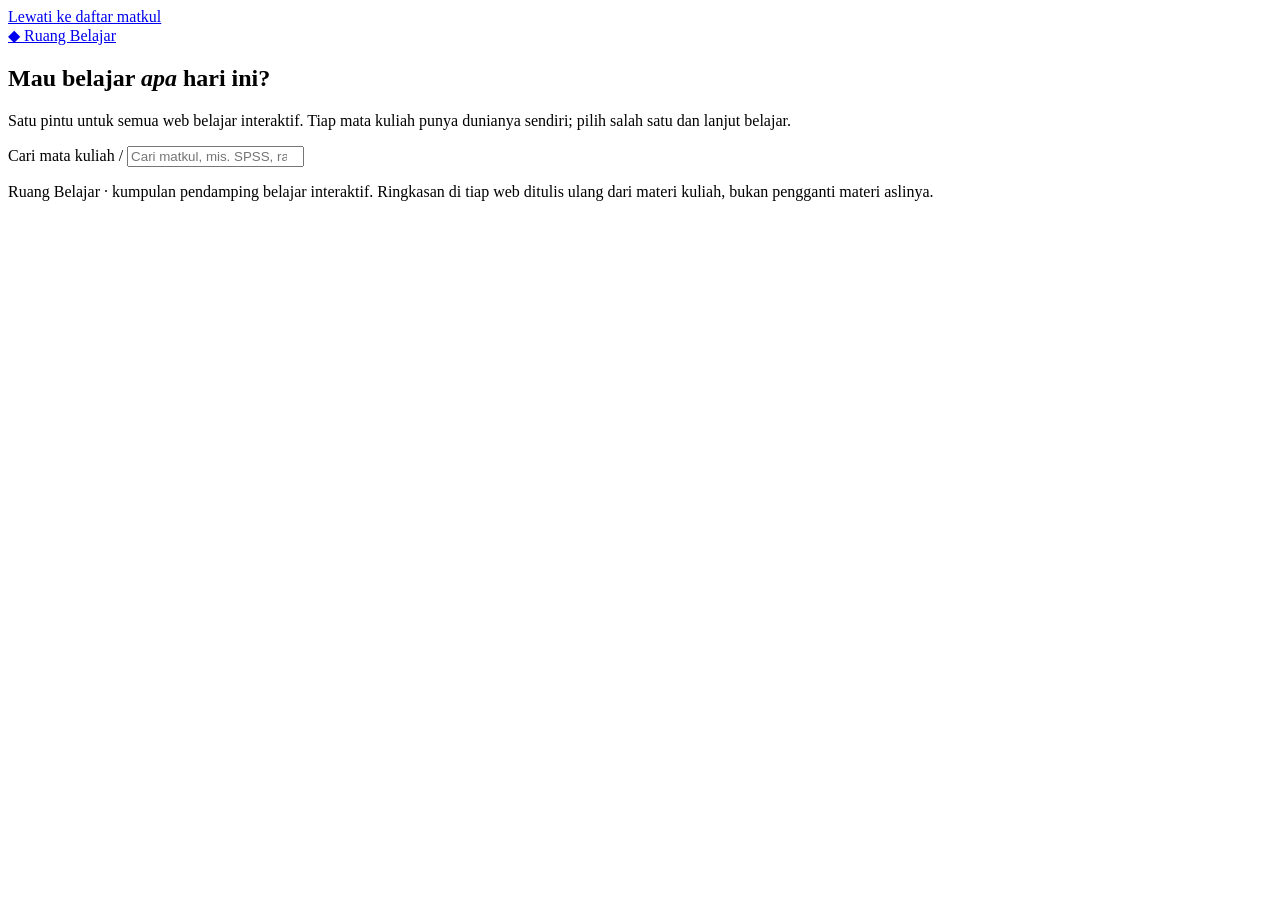
==== index.html @ 083f933c "Manajemen Operasi Update" ====
<!DOCTYPE html>
<html lang="id">
<head>
<meta charset="utf-8">
<meta name="viewport" content="width=device-width,initial-scale=1">
<title>Ruang Belajar - Pusat Web Belajar Interaktif</title>
<meta name="description" content="Pintu masuk ke semua web belajar interaktif per mata kuliah: statistika bisnis, manajemen keuangan, dan lainnya.">
<meta name="theme-color" content="#0e1013">
<link rel="preconnect" href="https://fonts.googleapis.com">
<link rel="preconnect" href="https://fonts.gstatic.com" crossorigin>
<link href="https://fonts.googleapis.com/css2?family=Barlow+Condensed:wght@500;600;700&family=EB+Garamond:ital,wght@0,400;0,500;0,600;1,400;1,500&family=IBM+Plex+Sans:wght@400;500;600&family=IM+Fell+English:ital@0;1&family=JetBrains+Mono:wght@400;500;700&display=swap" rel="stylesheet">
<link rel="stylesheet" href="style.css">
</head>
<body>
<a class="skip" href="#grid">Lewati ke daftar matkul</a>

<header class="top">
  <div class="wrap top-in">
    <a class="brand" href="./" aria-label="Ruang Belajar, beranda">
      <span class="brand-mark" aria-hidden="true">&#9670;</span>
      <span class="brand-name">Ruang Belajar</span>
    </a>
    <span class="count mono" id="count" aria-live="polite"></span>
  </div>
</header>

<main>
  <section class="hero wrap">
    <p class="eyebrow mono" id="greet"></p>
    <h1>Mau belajar <em>apa</em> hari ini?</h1>
    <p class="lead">Satu pintu untuk semua web belajar interaktif. Tiap mata kuliah punya dunianya sendiri; pilih salah satu dan lanjut belajar.</p>
    <div class="search">
      <label for="q" class="sr">Cari mata kuliah</label>
      <span class="search-ic mono" aria-hidden="true">/</span>
      <input id="q" type="search" placeholder="Cari matkul, mis. SPSS, rasio, bab..." autocomplete="off" enterkeyhint="search">
    </div>
  </section>

  <section id="resume" class="wrap resume" hidden></section>

  <section class="wrap">
    <div id="grid" class="grid" aria-live="polite"></div>
    <p id="empty" class="empty" hidden>Tidak ada matkul yang cocok. Coba kata kunci lain.</p>
  </section>
</main>

<footer class="foot">
  <div class="wrap">
    <p>Ruang Belajar &middot; kumpulan pendamping belajar interaktif. Ringkasan di tiap web ditulis ulang dari materi kuliah, bukan pengganti materi aslinya.</p>
  </div>
</footer>

<script src="script.js"></script>
</body>
</html>
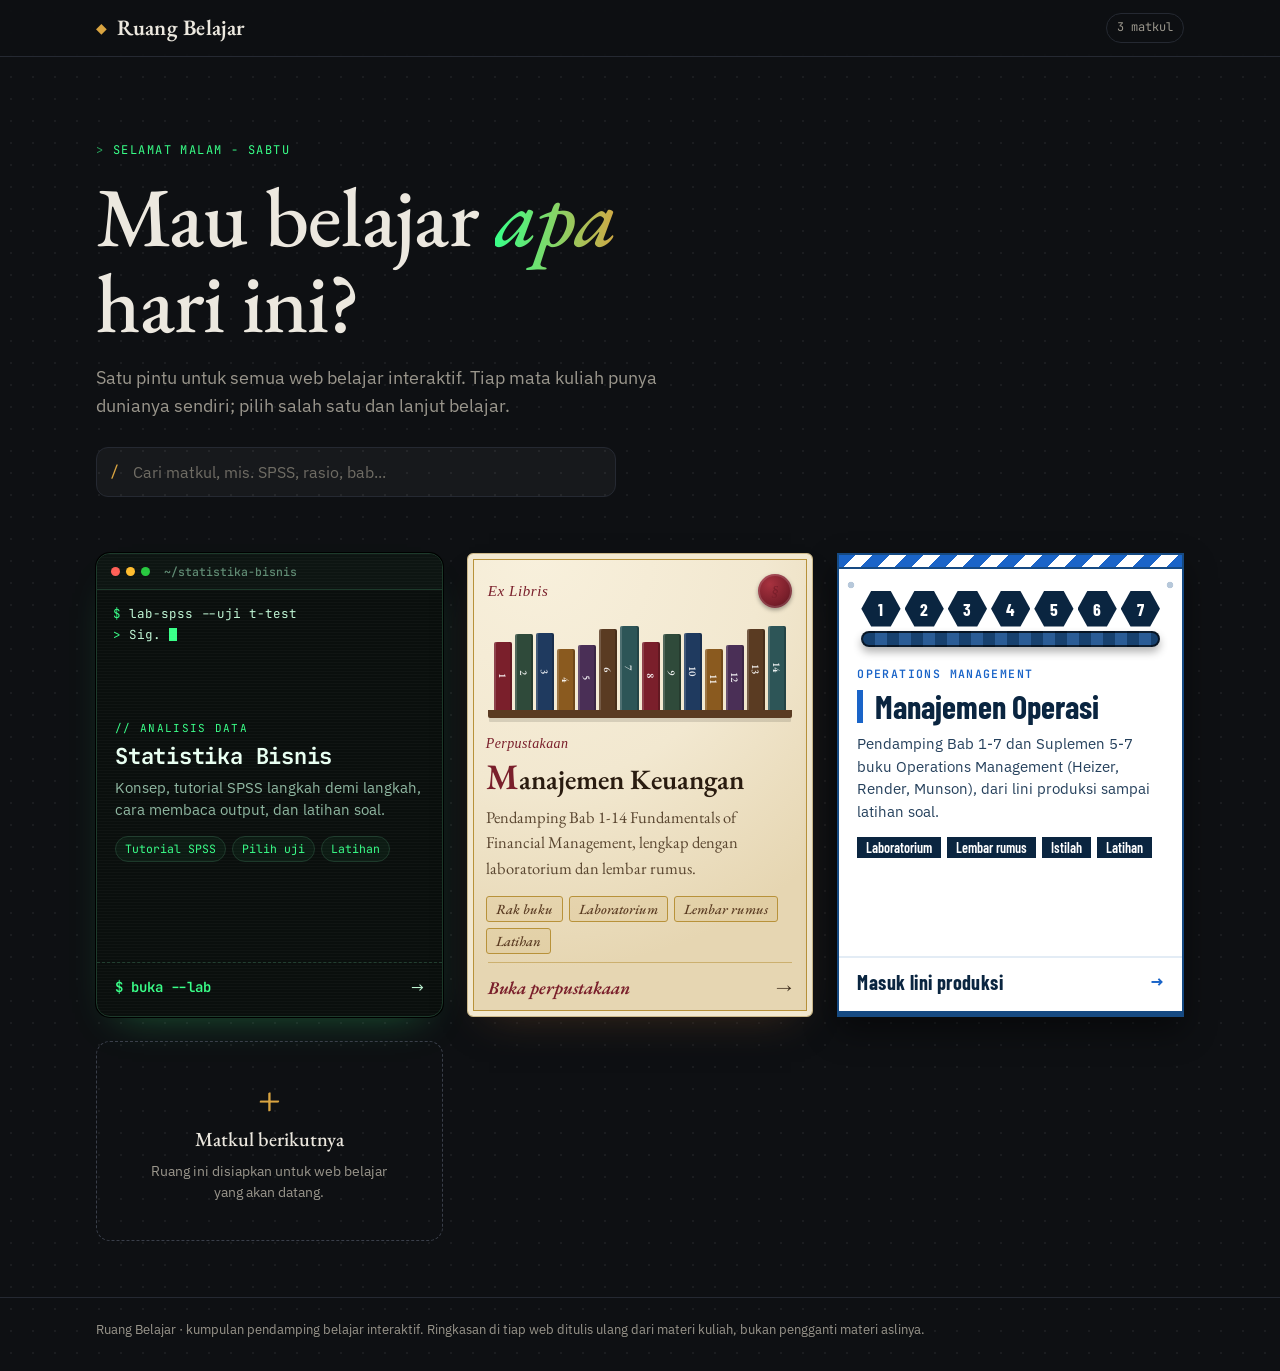
==== commit 0046ff5e: "+SistemInformasiManajemen" ====
--- a/index.html
+++ b/index.html
@@ -8,7 +8,7 @@
 <meta name="theme-color" content="#0e1013">
 <link rel="preconnect" href="https://fonts.googleapis.com">
 <link rel="preconnect" href="https://fonts.gstatic.com" crossorigin>
-<link href="https://fonts.googleapis.com/css2?family=Barlow+Condensed:wght@500;600;700&family=EB+Garamond:ital,wght@0,400;0,500;0,600;1,400;1,500&family=IBM+Plex+Sans:wght@400;500;600&family=IM+Fell+English:ital@0;1&family=JetBrains+Mono:wght@400;500;700&display=swap" rel="stylesheet">
+<link href="https://fonts.googleapis.com/css2?family=Barlow+Condensed:wght@500;600;700&family=Bricolage+Grotesque:opsz,wght@12..96,500;12..96,700;12..96,800&family=Literata:opsz,wght@7..72,400;7..72,600&family=EB+Garamond:ital,wght@0,400;0,500;0,600;1,400;1,500&family=IBM+Plex+Sans:wght@400;500;600&family=IM+Fell+English:ital@0;1&family=JetBrains+Mono:wght@400;500;700&display=swap" rel="stylesheet">
 <link rel="stylesheet" href="style.css">
 </head>
 <body>
--- a/style.css
+++ b/style.css
@@ -0,0 +1,235 @@
+/* ============ Ruang Belajar - hub ============ */
+:root{
+  --bg:#0e1013;--ink:#ece8df;--mut:#9a968c;--line:#252932;
+  --g:#39ff88;--au:#d9a441;--r:14px;
+  --serif:'EB Garamond',Georgia,serif;
+  --sans:'IBM Plex Sans',system-ui,sans-serif;
+  --mono:'JetBrains Mono',ui-monospace,Menlo,monospace;
+}
+*,*::before,*::after{box-sizing:border-box}
+*{margin:0}
+html{-webkit-text-size-adjust:100%;scroll-behavior:smooth}
+body{
+  min-height:100vh;display:flex;flex-direction:column;
+  background:var(--bg);color:var(--ink);
+  font:400 16px/1.6 var(--sans);
+  background-image:radial-gradient(rgba(255,255,255,.055) 1px,transparent 1px);
+  background-size:22px 22px;
+}
+main{flex:1}
+.wrap{width:100%;max-width:1120px;margin:0 auto;padding:0 16px}
+.mono{font-family:var(--mono)}
+.sr{position:absolute;width:1px;height:1px;overflow:hidden;clip:rect(0 0 0 0);white-space:nowrap}
+.skip{position:absolute;left:-999px;top:8px;background:var(--ink);color:var(--bg);padding:8px 12px;border-radius:8px;z-index:50}
+.skip:focus{left:8px}
+a{color:inherit}
+:focus-visible{outline:2px solid var(--au);outline-offset:3px}
+
+/* ---- header ---- */
+.top{position:sticky;top:0;z-index:10;background:rgba(14,16,19,.82);backdrop-filter:blur(10px);-webkit-backdrop-filter:blur(10px);border-bottom:1px solid var(--line)}
+.top-in{display:flex;align-items:center;justify-content:space-between;height:56px}
+.brand{display:inline-flex;align-items:center;gap:10px;text-decoration:none}
+.brand-mark{color:var(--au);font-size:14px}
+.brand-name{font-family:var(--serif);font-size:22px;font-weight:600;letter-spacing:.01em}
+.count{font-size:12px;color:var(--mut);border:1px solid var(--line);padding:4px 10px;border-radius:999px}
+
+/* ---- hero ---- */
+.hero{padding-top:clamp(36px,9vw,84px);padding-bottom:clamp(20px,4vw,36px)}
+.eyebrow{font-size:12px;letter-spacing:.12em;text-transform:uppercase;color:var(--g);margin-bottom:14px}
+.eyebrow::before{content:"> ";opacity:.6}
+.hero h1{font-family:var(--serif);font-weight:500;font-size:clamp(38px,9.5vw,84px);line-height:1.02;letter-spacing:-.01em;max-width:14ch}
+.hero h1 em{font-style:italic;background:linear-gradient(90deg,var(--g),var(--au));-webkit-background-clip:text;background-clip:text;color:transparent;padding-right:.06em}
+.lead{margin-top:18px;max-width:52ch;color:var(--mut);font-size:clamp(15px,2.2vw,18px)}
+.search{position:relative;margin-top:26px;max-width:520px}
+.search-ic{position:absolute;left:14px;top:50%;transform:translateY(-50%);color:var(--au);font-size:15px;pointer-events:none}
+.search input{
+  width:100%;height:50px;padding:0 16px 0 36px;border-radius:12px;
+  border:1px solid var(--line);background:rgba(255,255,255,.04);color:var(--ink);
+  font:400 16px var(--sans); /* 16px: cegah zoom iOS */
+}
+.search input::placeholder{color:#6f6c64}
+.search input:focus{border-color:var(--au);outline:none;box-shadow:0 0 0 3px rgba(217,164,65,.18)}
+
+/* ---- resume ---- */
+.resume{margin-bottom:6px}
+.resume a{
+  display:flex;align-items:center;gap:12px;justify-content:space-between;
+  text-decoration:none;padding:12px 16px;border-radius:12px;
+  border:1px dashed #3a3f4a;background:rgba(255,255,255,.03);
+  transition:border-color .2s,background .2s;
+}
+.resume a:hover{border-color:var(--au);background:rgba(217,164,65,.06)}
+.resume small{display:block;font:500 11px var(--mono);letter-spacing:.1em;text-transform:uppercase;color:var(--mut)}
+.resume strong{font-family:var(--serif);font-size:20px;font-weight:600}
+.resume .go{font-family:var(--mono);color:var(--au);white-space:nowrap}
+
+/* ---- grid ---- */
+.grid{display:grid;grid-template-columns:1fr;gap:20px;padding:20px 0 56px}
+@media(min-width:720px){.grid{grid-template-columns:repeat(2,1fr);gap:24px}}
+@media(min-width:1060px){.grid{grid-template-columns:repeat(3,1fr)}}
+.empty{text-align:center;color:var(--mut);padding:40px 0 80px}
+
+/* ---- card base ---- */
+.card{
+  position:relative;display:flex;flex-direction:column;overflow:hidden;
+  text-decoration:none;border-radius:var(--r);min-height:330px;
+  background:#171a20;border:1px solid var(--line);
+  transition:transform .25s cubic-bezier(.2,.8,.2,1),box-shadow .25s;
+  -webkit-tap-highlight-color:transparent;
+}
+.card:hover{transform:translateY(-5px)}
+.card:active{transform:translateY(-1px) scale(.995)}
+.c-body{padding:18px 18px 8px;flex:1}
+.c-kicker{font-size:11px;letter-spacing:.12em;text-transform:uppercase;margin-bottom:6px}
+.c-title{font-size:25px;line-height:1.15;margin-bottom:8px}
+.c-desc{font-size:14.5px;line-height:1.55}
+.c-chips{display:flex;flex-wrap:wrap;gap:6px;margin-top:14px}
+.chip{font-size:11.5px;padding:3px 9px;border-radius:999px}
+.c-foot{display:flex;align-items:center;justify-content:space-between;padding:12px 18px 16px}
+.c-open{font-weight:600;font-size:14px}
+.c-arrow{display:inline-block;transition:transform .25s}
+.card:hover .c-arrow{transform:translateX(6px)}
+
+/* ======== TEMA: terminal (IT / Statistika Bisnis) ======== */
+.t-terminal{
+  --fg:#bff6d4;--ac:#39ff88;--mu:#5f8b73;--bd:#1d3a2b;
+  background:#0a0f0d;color:var(--fg);border-color:var(--bd);
+  font-family:var(--sans);
+  box-shadow:0 0 0 1px #000,0 18px 40px -22px rgba(57,255,136,.35);
+}
+.t-terminal:hover{box-shadow:0 0 0 1px var(--ac),0 22px 50px -18px rgba(57,255,136,.45)}
+.t-terminal::after{ /* scanlines */
+  content:"";position:absolute;inset:0;pointer-events:none;
+  background:repeating-linear-gradient(to bottom,rgba(255,255,255,.025) 0 1px,transparent 1px 3px);
+}
+.t-terminal .win{display:flex;align-items:center;gap:6px;padding:10px 14px;border-bottom:1px solid var(--bd);background:#0d1512}
+.t-terminal .dot{width:9px;height:9px;border-radius:50%;background:#26453a}
+.t-terminal .dot:first-child{background:#ff5f56}
+.t-terminal .dot:nth-child(2){background:#ffbd2e}
+.t-terminal .dot:nth-child(3){background:#27c93f}
+.t-terminal .win-path{margin-left:8px;font:500 11.5px var(--mono);color:var(--mu);white-space:nowrap;overflow:hidden;text-overflow:ellipsis}
+.t-terminal .scr{font:400 12.5px/1.65 var(--mono);padding:14px 16px;min-height:112px;color:var(--fg);overflow:hidden}
+.t-terminal .scr .ln{white-space:pre-wrap;word-break:break-word}
+.t-terminal .scr .p{color:var(--ac)}
+.t-terminal .scr .ok{color:#ffd866}
+.t-terminal .cursor{display:inline-block;width:.6em;height:1.05em;background:var(--ac);vertical-align:-2px;animation:blink 1s steps(2,start) infinite}
+.t-terminal .c-kicker{font-family:var(--mono);color:var(--ac)}
+.t-terminal .c-kicker::before{content:"// "}
+.t-terminal .c-title{font-family:var(--mono);font-weight:700;color:#e8fff1;font-size:22px;letter-spacing:-.01em}
+.t-terminal .c-desc{color:#8fb7a1}
+.t-terminal .chip{font-family:var(--mono);border:1px solid var(--bd);color:var(--ac);background:rgba(57,255,136,.05)}
+.t-terminal .c-foot{border-top:1px dashed var(--bd)}
+.t-terminal .c-open{font-family:var(--mono);color:var(--ac)}
+.t-terminal .c-open::before{content:"$ "}
+
+/* ======== TEMA: library (klasik / Manajemen Keuangan) ======== */
+.t-library{
+  --paper:#f2e8d0;--ink2:#3a2a1a;--wine:#7a1f2b;--gold:#b8923a;--wood:#5a3b22;
+  color:var(--ink2);font-family:'EB Garamond',Georgia,serif;
+  background:
+    radial-gradient(120% 90% at 20% 0%,#f8f0dc 0%,var(--paper) 55%,#e6d6b2 100%);
+  border:1px solid #cdb98a;
+  box-shadow:inset 0 0 0 5px var(--paper),inset 0 0 0 6px var(--gold),0 18px 40px -22px rgba(90,59,34,.7);
+  border-radius:6px;
+}
+.t-library:hover{box-shadow:inset 0 0 0 5px var(--paper),inset 0 0 0 6px var(--wine),0 24px 48px -20px rgba(90,59,34,.85)}
+.t-library .exl{padding:20px 20px 0;display:flex;align-items:center;justify-content:space-between}
+.t-library .exl span{font:italic 400 15px 'IM Fell English',serif;color:var(--wine);letter-spacing:.04em}
+.t-library .seal{width:34px;height:34px;border-radius:50%;display:grid;place-items:center;color:#f6e3c0;font:600 15px var(--serif);background:radial-gradient(circle at 35% 30%,#a8323f,var(--wine) 60%,#4f1119);box-shadow:0 2px 4px rgba(0,0,0,.35),inset 0 0 0 2px rgba(255,255,255,.15)}
+.t-library .shelf{margin:14px 20px 0;padding:0 6px;display:flex;align-items:flex-end;gap:3px;height:96px;border-bottom:8px solid var(--wood);border-radius:2px;box-shadow:0 5px 0 -1px rgba(0,0,0,.12)}
+.t-library .sp{
+  flex:1;min-width:0;display:flex;align-items:center;justify-content:center;
+  border-radius:2px 2px 0 0;color:rgba(255,255,255,.9);
+  writing-mode:vertical-rl;transform-origin:bottom;
+  font:600 10.5px var(--serif);letter-spacing:.04em;
+  box-shadow:inset 2px 0 0 rgba(255,255,255,.16),inset -2px 0 0 rgba(0,0,0,.2);
+  transition:transform .3s cubic-bezier(.2,.8,.2,1);
+}
+.t-library:hover .sp:nth-child(odd){transform:translateY(-6px)}
+.t-library:hover .sp:nth-child(3n){transform:translateY(-10px)}
+.t-library .c-kicker{font:italic 400 14px 'IM Fell English',serif;letter-spacing:.03em;text-transform:none;color:var(--wine)}
+.t-library .c-title{font-weight:600;font-size:28px;line-height:1.08;color:#2a1c10}
+.t-library .c-title::first-letter{color:var(--wine);font-size:1.28em}
+.t-library .c-desc{font-size:16.5px;color:#5a4630}
+.t-library .chip{font:italic 500 14px var(--serif);color:var(--wood);border:1px solid var(--gold);background:rgba(184,146,58,.12);border-radius:3px}
+.t-library .c-foot{margin:0 20px;padding-left:0;padding-right:0;border-top:1px solid rgba(184,146,58,.55)}
+.t-library .c-open{font:600 italic 18px var(--serif);color:var(--wine)}
+
+/* ======== TEMA: industrial (Manajemen Operasi) ======== */
+.t-industrial{
+  --navy:#0a2540;--navy3:#164a82;--blue:#1a64c8;--steel:#b7c8da;--sky:#cfe3f8;
+  background-color:#fff;color:#0c2038;
+  border:2px solid var(--navy3);border-bottom-width:6px;border-radius:0;
+  box-shadow:0 14px 30px rgba(0,0,0,.45);
+  background-image:
+    radial-gradient(circle at 12px 30px,var(--steel) 0 3px,transparent 3.6px),
+    radial-gradient(circle at calc(100% - 12px) 30px,var(--steel) 0 3px,transparent 3.6px);
+}
+.t-industrial::before{ /* pita bahaya */
+  content:"";position:absolute;left:0;right:0;top:0;height:14px;z-index:1;
+  background:repeating-linear-gradient(135deg,var(--blue) 0 12px,#fff 12px 24px);
+  border-bottom:2px solid var(--navy3);
+}
+.t-industrial:hover{box-shadow:0 22px 40px -8px rgba(0,0,0,.6),0 0 0 2px var(--blue)}
+.t-industrial .belt-wrap{margin:34px 22px 0}
+.t-industrial .hexrow{display:flex;justify-content:space-between;gap:4px;position:relative;z-index:1}
+.t-industrial .hx{
+  flex:1;max-width:40px;aspect-ratio:1;display:grid;place-items:center;
+  background:var(--navy);color:#fff;font:700 1.1rem 'Barlow Condensed','Arial Narrow',sans-serif;
+  clip-path:polygon(25% 5%,75% 5%,100% 50%,75% 95%,25% 95%,0 50%);
+  transition:transform .3s cubic-bezier(.2,.8,.2,1),background .2s;
+}
+.t-industrial:hover .hx{transform:translateY(-6px);background:var(--blue);transition-delay:calc(var(--i)*40ms)}
+.t-industrial .belt{
+  height:16px;margin-top:3px;border-radius:8px;border:2px solid #000a;
+  background:repeating-linear-gradient(90deg,#16406e 0 12px,#2a5c96 12px 24px);background-size:24px 100%;
+  animation:belt 1.4s linear infinite;box-shadow:0 5px 8px rgba(0,0,0,.3);
+}
+@keyframes belt{to{background-position-x:24px}}
+.t-industrial .c-kicker{font-family:'IBM Plex Mono',var(--mono);font-weight:600;color:var(--blue);font-size:11.5px}
+.t-industrial .c-title{font:700 32px/1.05 'Barlow Condensed','Arial Narrow',sans-serif;color:var(--navy);padding-left:12px;border-left:6px solid var(--blue)}
+.t-industrial .c-desc{color:#25405c;margin-top:10px}
+.t-industrial .chip{font:600 14px/1.5 'Barlow Condensed','Arial Narrow',sans-serif;background:var(--navy);color:#fff;border-radius:0;padding:0 9px}
+.t-industrial .c-foot{border-top:2px solid #e3ecf5}
+.t-industrial .c-open{font:700 20px 'Barlow Condensed','Arial Narrow',sans-serif;color:var(--navy);letter-spacing:.02em}
+.t-industrial .c-arrow{color:var(--blue);font-weight:700}
+
+/* ======== Kartu bawaan (tema baru belum dibuat) ======== */
+.t-default .c-kicker{color:var(--au);font-family:var(--mono)}
+.t-default .c-title{font-family:var(--serif)}
+.t-default .c-desc{color:var(--mut)}
+.t-default .chip{border:1px solid var(--line);color:var(--mut)}
+.t-default .c-open{color:var(--au)}
+.t-default .gen{height:90px;margin:14px 18px 0;border-radius:10px;background:
+  repeating-linear-gradient(135deg,rgba(255,255,255,.05) 0 8px,transparent 8px 16px),#1b1f27;
+  display:grid;place-items:center;font:700 34px var(--serif);color:var(--au)}
+
+/* ======== Kartu "segera hadir" ======== */
+.soon{
+  min-height:200px;border:1.5px dashed #3a3f4a;border-radius:var(--r);
+  display:flex;flex-direction:column;align-items:center;justify-content:center;gap:6px;
+  text-align:center;padding:24px;color:var(--mut);
+}
+.soon b{font:500 38px var(--serif);color:var(--au);line-height:1}
+.soon strong{font-family:var(--serif);font-size:20px;color:var(--ink);font-weight:500}
+.soon p{font-size:13.5px;max-width:30ch}
+
+/* ---- footer ---- */
+.foot{border-top:1px solid var(--line);padding:22px 0 30px;color:var(--mut);font-size:13px}
+
+/* ---- animasi ---- */
+@keyframes blink{to{visibility:hidden}}
+@keyframes rise{from{opacity:0;transform:translateY(14px)}to{opacity:1;transform:none}}
+.card,.soon{animation:rise .55s cubic-bezier(.2,.8,.2,1) both}
+.grid>*:nth-child(2){animation-delay:.07s}
+.grid>*:nth-child(3){animation-delay:.14s}
+.grid>*:nth-child(4){animation-delay:.21s}
+
+@media(max-width:380px){
+  .c-title{font-size:22px}
+  .t-library .c-title{font-size:25px}
+}
+@media(prefers-reduced-motion:reduce){
+  *,*::before,*::after{animation:none!important;transition:none!important;scroll-behavior:auto!important}
+  .t-terminal .cursor{animation:none}
+}
